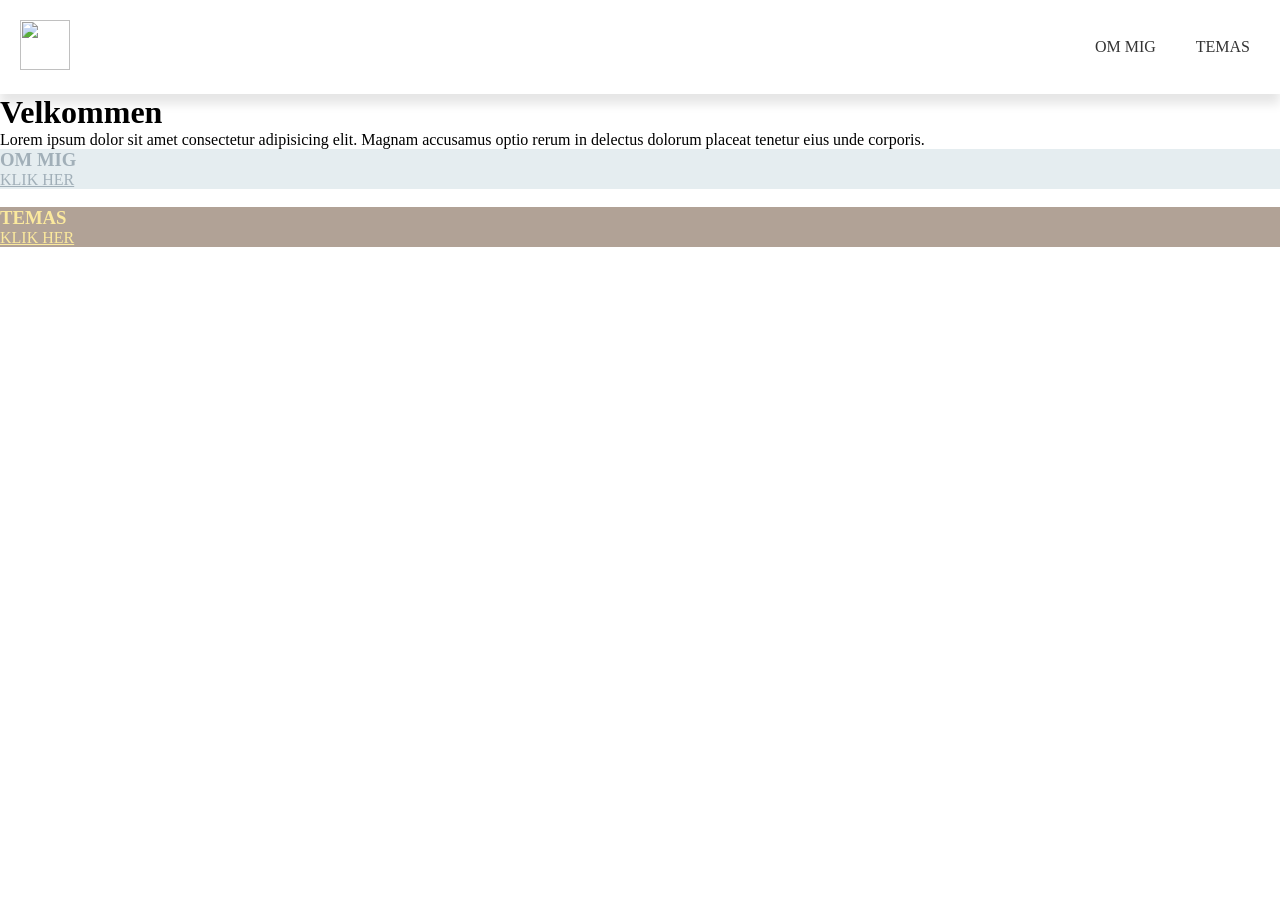
==== index.html @ c72c5576 "skeleton and colors" ====
<!DOCTYPE html>
<html lang="en">
  <head>
    <meta charset="UTF-8" />
    <meta name="viewport" content="width=device-width, initial-scale=1.0" />
    <title>Document</title>
    <link rel="stylesheet" href="./css/header.css" />
    <link rel="stylesheet" href="./css/style.css" />
  </head>
  <body>
    <header>
      <div class="logo">
        <a href="index.html">
          <img src="/" alt="" />
        </a>
      </div>
      <nav>
        <ul class="menu">
          <li><a href="aboutme.html">OM MIG</a></li>
          <li><a href="temas.html">TEMAS</a></li>
        </ul>
        <button class="burger">
          <span class="line"></span>
          <span class="line"></span>
          <span class="line"></span>
        </button>
      </nav>
    </header>
    <main>
      <h1>Velkommen</h1>
      <p>Lorem ipsum dolor sit amet consectetur adipisicing elit. Magnam accusamus optio rerum in delectus dolorum placeat tenetur eius unde corporis.</p>

      <section class="portfolio-grid">
        <!--Om mig-->
        <div class="card blue">
          <div class="rotate">
            <h3>OM MIG</h3>
          </div>
          <div class="button">
            <a class="btn dark" href="aboutme.html">KLIK HER</a>
          </div>
          <div class="cardphoto">
            <img src="/" alt="" />
          </div>
        </div>
        <!--Temas-->
        <div class="card cream">
          <div class="rotate">
            <h3>TEMAS</h3>
          </div>
          <div class="button">
            <a class="btn light" href="temas.html">KLIK HER</a>
          </div>
          <div class="cardphoto">
            <img src="/" alt="" />
          </div>
        </div>
      </section>
    </main>
    <script src="./javascript/burger.js"></script>
  </body>
</html>
---- css/header.css ----
* {
  margin: 0;
  padding: 0;
  box-sizing: border-box;
}

header {
  position: sticky;
  top: 0;
  display: flex;
  justify-content: space-between;
  align-items: center;
  padding: 20px;
  background-color: #ffffff;
  box-shadow: 0 10px 10px rgba(0, 0, 0, 0.1);
}

.logo img {
  width: 50px;
  height: 50px;
}

nav {
  display: flex;
  align-items: center;
}

.menu {
  display: flex;
  list-style: none;
  margin: 0;
  padding: 0;
}

.menu li {
  margin-right: 20px;
}

.menu li:last-child {
  margin-right: 0;
}

.menu a {
  display: block;
  padding: 10px;
  color: #333333;
  text-decoration: none;
  transition: color 0.3s;
  text-align: end;
}

.menu a:hover {
  color: #ff0000;
}

.burger {
  width: 30px;
  height: 20px;
  cursor: pointer;
}

.burger .line {
  display: block;
  width: 100%;
  height: 2px;
  background-color: #333333;
  margin-bottom: 5px;
  transition: 0.2s linear;
}
.burger {
  display: none;
}
@media screen and (width < 800px) {
  .menu {
    display: none;
  }
  .burger {
    display: block;
    background-color: transparent;
    border: 0;
  }
  .burger.active .line:nth-child(1) {
    transform: rotate(45deg) translate(5px, 5px);
    transition: 0.2s linear;
  }

  .burger.active .line:nth-child(2) {
    opacity: 0;
    transition: 0.15s linear;
  }

  .burger.active .line:nth-child(3) {
    transform: rotate(-45deg) translate(5px, -5px);
    transition: 0.2s linear;
  }

  nav.active .menu {
    display: block;
    background-color: #ffffff;
    position: absolute;
    top: 94px;
    left: 0;
    width: 100%;
    box-shadow: 0 10px 10px rgba(0, 0, 0, 0.1);
    z-index: 1;
  }

  nav.active .menu li {
    margin: 10px 20px;
  }

  nav.active .menu a {
    font-size: 24px;
  }
}
---- css/style.css ----
:root {
  --blue: #e5edf0;
  --dark: #a1afb8;
  --cream: #b1a296;
  --light: #fbe99d;
}

.card.blue {
  --bg: var(--blue);
}
.card.cream {
  --bg: var(--cream);
}

.button {
  background: var(--bg);
}

.rotate {
  background: var(--bg);
}

.card.blue .rotate {
  color: var(--dark);
}
.card.cream .rotate {
  color: var(--light);
}

.btn.dark {
  color: var(--dark);
}
.btn.light {
  color: var(--light);
}

.btn.dark:hover {
  color: #c32732;
}
.btn.light:hover {
  color: #fb9dfb;
}
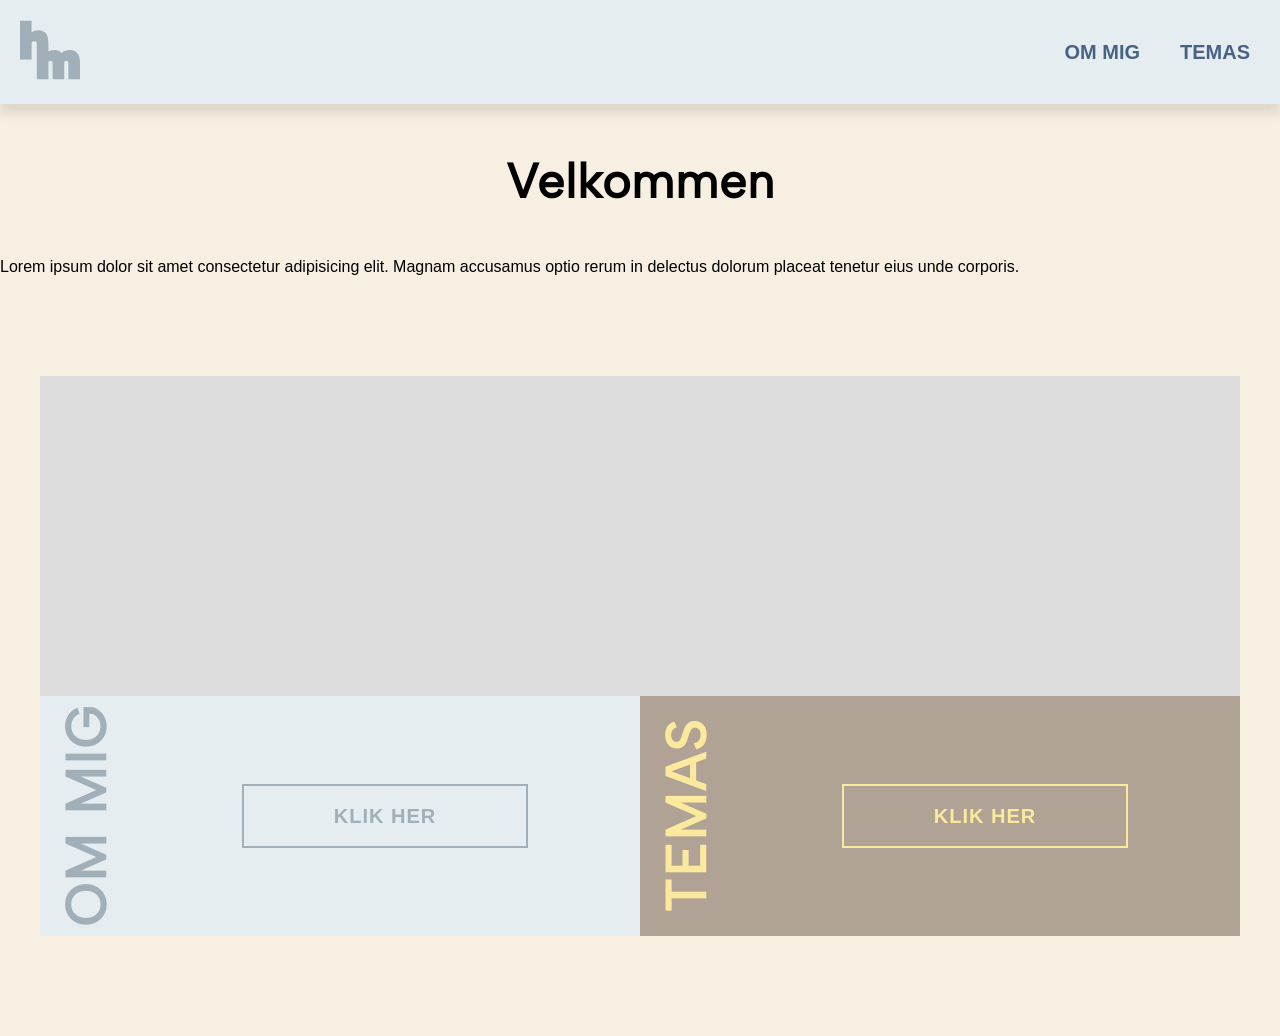
==== commit ff0cd994: "Adding Fonts and layouts" ====
--- a/index.html
+++ b/index.html
@@ -6,12 +6,14 @@
     <title>Document</title>
     <link rel="stylesheet" href="./css/header.css" />
     <link rel="stylesheet" href="./css/style.css" />
+    <link rel="stylesheet" href="./css/layout.css" />
+    <link rel="stylesheet" href="./css/general.css" />
   </head>
   <body>
     <header>
       <div class="logo">
         <a href="index.html">
-          <img src="/" alt="" />
+          <img src="./images/hmlogo.svg" alt="" />
         </a>
       </div>
       <nav>
@@ -40,7 +42,7 @@
             <a class="btn dark" href="aboutme.html">KLIK HER</a>
           </div>
           <div class="cardphoto">
-            <img src="/" alt="" />
+            <img src="./images/Hjördís.JPG" alt="" />
           </div>
         </div>
         <!--Temas-->
--- a/css/header.css
+++ b/css/header.css
@@ -3,21 +3,25 @@
   padding: 0;
   box-sizing: border-box;
 }
+@font-face {
+  font-family: "PoppinsBold";
+  src: url(../fonts/Poppins-Bold.woff);
+}
 
 header {
-  position: sticky;
+  position: inherit;
   top: 0;
   display: flex;
   justify-content: space-between;
   align-items: center;
   padding: 20px;
-  background-color: #ffffff;
+  background-color: #e5edf0;
   box-shadow: 0 10px 10px rgba(0, 0, 0, 0.1);
 }
 
 .logo img {
-  width: 50px;
-  height: 50px;
+  width: 60px;
+  height: 60px;
 }
 
 nav {
@@ -43,14 +47,17 @@
 .menu a {
   display: block;
   padding: 10px;
-  color: #333333;
+  color: #486284;
   text-decoration: none;
   transition: color 0.3s;
   text-align: end;
+  font-family: "Poppins", sans-serif;
+  font-weight: 800;
+  font-size: 20px;
 }
 
 .menu a:hover {
-  color: #ff0000;
+  color: #fb9dfb;
 }
 
 .burger {
@@ -63,7 +70,7 @@
   display: block;
   width: 100%;
   height: 2px;
-  background-color: #333333;
+  background-color: #486284;
   margin-bottom: 5px;
   transition: 0.2s linear;
 }
@@ -96,7 +103,7 @@
 
   nav.active .menu {
     display: block;
-    background-color: #ffffff;
+    background-color: #e5edf0;
     position: absolute;
     top: 94px;
     left: 0;
--- a/css/style.css
+++ b/css/style.css
@@ -5,6 +5,10 @@
   --light: #fbe99d;
 }
 
+body {
+  background-color: #f7efe2;
+}
+/*colors*/
 .card.blue {
   --bg: var(--blue);
 }
@@ -40,3 +44,14 @@
 .btn.light:hover {
   color: #fb9dfb;
 }
+
+/*img style*/
+.cardphoto {
+  overflow: hidden;
+  background: #ddd;
+}
+.imgfit {
+  width: 100%;
+  height: 100%;
+  object-fit: cover;
+}
--- a/css/layout.css
+++ b/css/layout.css
@@ -0,0 +1,69 @@
+* {
+  box-sizing: border-box;
+}
+
+/*grid for cards*/
+.portfolio-grid {
+  display: grid;
+  grid-template-columns: 1fr;
+}
+
+.card {
+  display: grid;
+  grid-template-columns: 70px 1fr;
+  min-height: 360px;
+}
+
+.rotate {
+  display: flex;
+  align-items: center;
+  justify-content: center;
+}
+
+.button {
+  display: flex;
+  align-items: center;
+  justify-content: center;
+}
+.btn {
+  display: inline-flex;
+  align-items: center;
+  justify-content: center;
+  padding: 14px 26px;
+}
+
+@media (min-width: 800px) {
+  .portfolio-grid {
+    grid-template-columns: 1fr 1fr;
+    max-width: 1200px;
+    margin: 100px auto;
+  }
+  .card {
+    grid-template-columns: 90px 1fr;
+    grid-template-rows: 320px 240px;
+    min-height: auto;
+  }
+
+  /* photo spans both columns on top */
+  .cardphoto {
+    grid-column: 1 / -1;
+    grid-row: 1;
+  }
+
+  /* label + panel sit on bottom row */
+  .rotate {
+    grid-column: 1;
+    grid-row: 2;
+    font-size: 40px;
+  }
+
+  .button {
+    grid-column: 2;
+    grid-row: 2;
+  }
+
+  .btn {
+    padding: 20px 90px;
+    letter-spacing: 2px;
+  }
+}
--- a/css/general.css
+++ b/css/general.css
@@ -0,0 +1,58 @@
+@font-face {
+  font-family: "AlbertSans";
+  src: url(../fonts/AlbertSans-VariableFont_wght.woff);
+}
+@font-face {
+  font-family: "PoppinsRegular";
+  src: url(../fonts/Poppins-Regular.woff);
+}
+@font-face {
+  font-family: "PoppinsBold";
+  src: url(../fonts/Poppins-Bold.woff);
+}
+
+.rotate {
+  writing-mode: vertical-rl;
+  transform: rotate(180deg);
+  font-weight: 800;
+  letter-spacing: 2px;
+  font-family: "AlbertSans", sans-serif;
+}
+
+.rotate h3 {
+  font-size: 55px;
+}
+.btn {
+  border: 2px solid currentColor;
+  text-decoration: none;
+  font-size: 14px;
+  letter-spacing: 1px;
+  line-height: 1;
+  font-family: "Poppins", sans-serif;
+  font-weight: 700;
+  font-style: normal;
+}
+
+h1 {
+  font-family: "AlbertSans", sans-serif;
+  font-weight: 700;
+  font-size: 48px;
+  letter-spacing: 1px;
+  text-align: center;
+  padding: 1em;
+}
+
+p {
+  font-family: "Poppins", sans-serif;
+  font-weight: 400;
+  font-size: 16px;
+}
+
+@media (min-width: 800px) {
+  .rotate h3 {
+    font-size: 55px;
+  }
+  .btn {
+    font-size: 20px;
+  }
+}
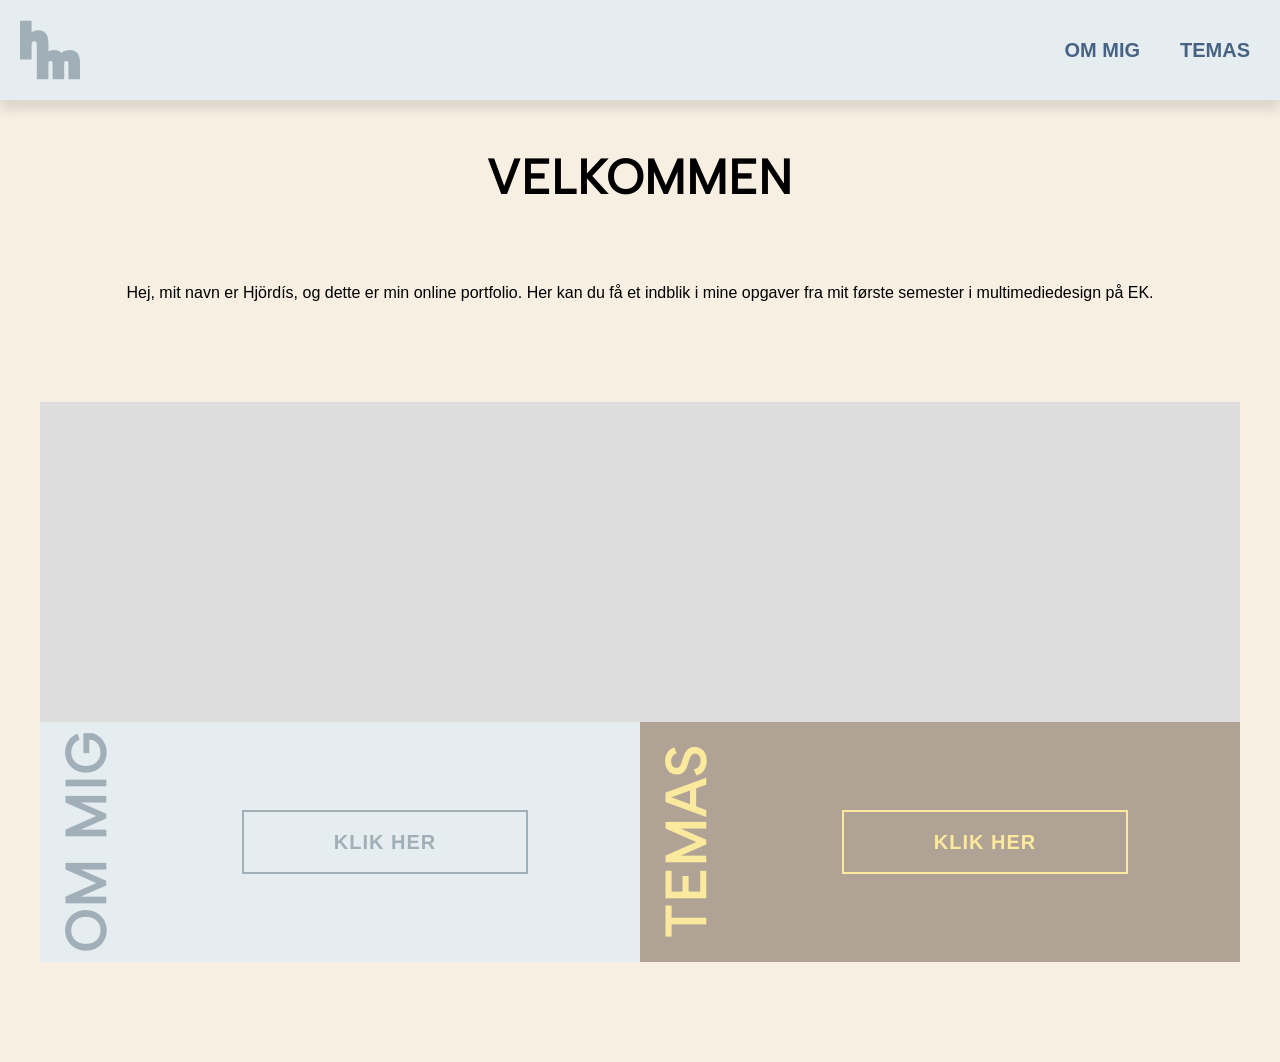
==== commit 8ecdf8b5: "Started on like the individual style layouts and changed some more stuff" ====
--- a/index.html
+++ b/index.html
@@ -29,9 +29,8 @@
       </nav>
     </header>
     <main>
-      <h1>Velkommen</h1>
-      <p>Lorem ipsum dolor sit amet consectetur adipisicing elit. Magnam accusamus optio rerum in delectus dolorum placeat tenetur eius unde corporis.</p>
-
+      <h1>VELKOMMEN</h1>
+      <p>Hej, mit navn er Hjördís, og dette er min online portfolio. Her kan du få et indblik i mine opgaver fra mit første semester i multimediedesign på EK.</p>
       <section class="portfolio-grid">
         <!--Om mig-->
         <div class="card blue">
--- a/css/layout.css
+++ b/css/layout.css
@@ -32,7 +32,150 @@
   padding: 14px 26px;
 }
 
+img {
+  display: block;
+  max-width: 100%;
+  height: auto;
+}
+
+/* GRID FOR TEMA SIDE */
+.grid-tema {
+  margin: 60px;
+  display: grid;
+  gap: 20px; /* spacing between blocks */
+}
+
+/* the “component”: text + images */
+.tema-block {
+  display: grid;
+  gap: 12px;
+  align-items: start;
+  position: relative;
+  padding: 18px 0;
+}
+
+/* divider line */
+.tema-block::after {
+  content: "";
+  position: absolute;
+  left: 0;
+  right: 0;
+  bottom: 0;
+  height: 1px;
+  background-color: rgba(0, 0, 0, 0.15); /* subtle */
+}
+
+/* remove line after last block */
+.tema-block:last-child::after {
+  display: none;
+}
+
+/* left column */
+
+.media-2 {
+  display: grid;
+  grid-template-columns: repeat(2, 1fr);
+}
+.media-3 {
+  display: grid;
+  grid-template-columns: repeat(3, 1fr);
+}
+.media-4 {
+  display: grid;
+  grid-template-columns: repeat(4, 1fr);
+}
+
+/* right column (image area) */
+.tema-media {
+  display: grid;
+  gap: 6px;
+}
+.tema-media.media-lofi img {
+  height: 300px;
+}
+.tema-media.media-4 img {
+  height: 300px;
+}
+
+/* image sizing: keep them from becoming huge */
+.tema-media img {
+  width: 100%;
+  height: 220px; /* controls “bigness” */
+  object-fit: contain; /* show whole UI screens */
+  border-radius: 12px; /* optional */
+}
+.tema-menus {
+  display: flex;
+  justify-content: center;
+  align-items: center;
+  gap: 32px; /* space between menu items */
+  padding: 0;
+  margin: 40px 0; /* space above/below */
+  list-style: none;
+}
+main nav {
+  width: 100%;
+}
+.tema-menus a {
+  text-align: center;
+}
+main > nav {
+  display: flex !important;
+  justify-content: center !important;
+  width: 100% !important;
+  padding: 2em;
+}
+
+/* make UL shrink to its content and center */
+main > nav .tema-menus {
+  width: fit-content;
+  margin: 0 auto;
+}
+
+/* layout on mobile: text on top, images underneath */
+@media (max-width: 799px) {
+  .tema-block {
+    grid-template-columns: 1fr;
+  }
+
+  /* make images a bit shorter on small screens */
+  .tema-media img {
+    height: 200px;
+  }
+}
+
+/* layout on desktop: text left, images right */
 @media (min-width: 800px) {
+  .tema-block {
+    grid-template-columns: 1fr 1.4fr; /* right side wider */
+    gap: 10px;
+  }
+
+  /* different grid layouts depending on how many images */
+  .media-2 {
+    grid-template-columns: repeat(2, 1fr);
+  }
+
+  .media-3 {
+    grid-template-columns: repeat(3, 1fr);
+  }
+
+  .media-4 {
+    grid-template-columns: repeat(4, 1fr);
+  }
+
+  .tema-media.media-lofi img {
+    height: 400px;
+  }
+
+  .tema-media.media-4 img {
+    height: 400px;
+  }
+  /* slightly larger thumbnails on desktop */
+  .tema-media img {
+    height: 240px;
+  }
+
   .portfolio-grid {
     grid-template-columns: 1fr 1fr;
     max-width: 1200px;
--- a/css/general.css
+++ b/css/general.css
@@ -42,10 +42,60 @@
   padding: 1em;
 }
 
+h2 {
+  text-align: center;
+  padding: 1em;
+}
+
 p {
   font-family: "Poppins", sans-serif;
   font-weight: 400;
   font-size: 16px;
+  margin: 30px;
+  text-align: center;
+}
+.button-website {
+  align-items: center;
+  justify-content: center;
+  text-align: center;
+}
+.btn-website {
+  margin-top: 20px;
+  display: inline-block;
+  border: 2px solid #ff0000;
+  padding: 20px 40px;
+  align-items: center;
+  justify-items: center;
+  text-align: center;
+  font-family: "Poppins", sans-serif;
+  font-weight: 700;
+  font-style: normal;
+  text-decoration: none;
+  color: red;
+}
+.tema-text h2 {
+  margin: 0 0 8px 0;
+  font-family: "AlbertSans", sans-serif;
+  font-weight: 600;
+  font-size: 35px;
+  text-align: start;
+}
+.tema-text p {
+  font-family: "Poppins", sans-serif;
+  font-weight: 400;
+  font-size: 16px;
+  text-align: start;
+  margin-right: 20px;
+}
+.tema-menus a {
+  font-family: "Poppins", sans-serif;
+  font-weight: 600;
+  font-size: 18px;
+  text-decoration: none;
+  color: #486284;
+}
+.tema-menus a:hover {
+  color: #fb9dfb;
 }
 
 @media (min-width: 800px) {
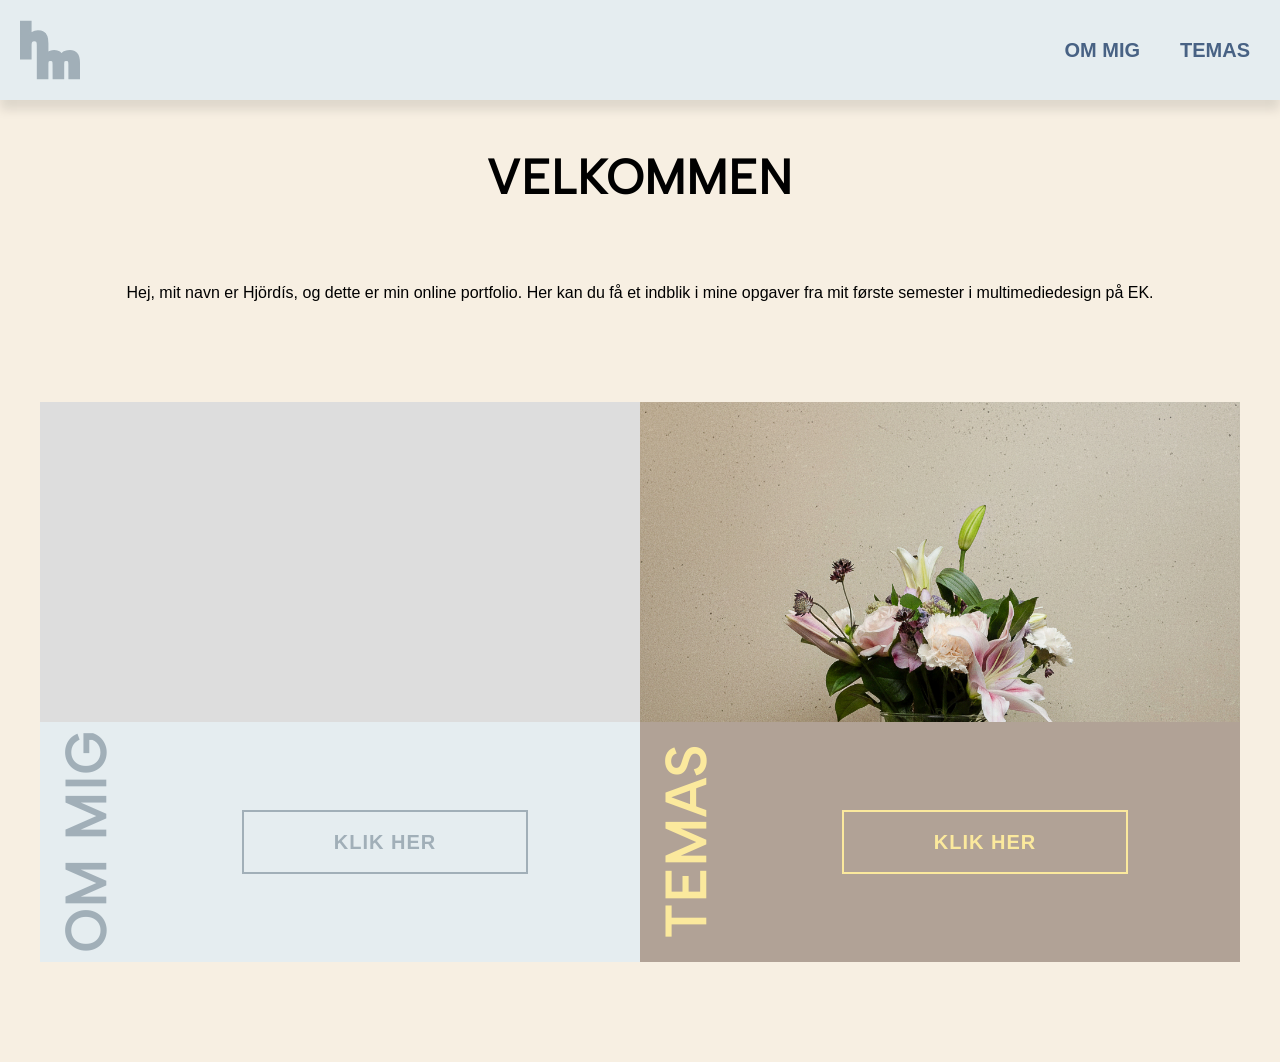
==== commit 7b8f3eed: "ALOOOOOTTT" ====
--- a/index.html
+++ b/index.html
@@ -53,7 +53,7 @@
             <a class="btn light" href="temas.html">KLIK HER</a>
           </div>
           <div class="cardphoto">
-            <img src="/" alt="" />
+            <img src="./images/francis.jpg" alt="" />
           </div>
         </div>
       </section>
--- a/css/style.css
+++ b/css/style.css
@@ -55,3 +55,8 @@
   height: 100%;
   object-fit: cover;
 }
+.aboutmephoto {
+  width: 400px;
+  height: 500px;
+  margin: 20px;
+}
--- a/css/layout.css
+++ b/css/layout.css
@@ -42,10 +42,9 @@
 .grid-tema {
   margin: 60px;
   display: grid;
-  gap: 20px; /* spacing between blocks */
-}
-
-/* the “component”: text + images */
+  gap: 20px;
+}
+
 .tema-block {
   display: grid;
   gap: 12px;
@@ -65,7 +64,6 @@
   background-color: rgba(0, 0, 0, 0.15); /* subtle */
 }
 
-/* remove line after last block */
 .tema-block:last-child::after {
   display: none;
 }
@@ -84,6 +82,27 @@
   display: grid;
   grid-template-columns: repeat(4, 1fr);
 }
+.media-5 {
+  display: grid;
+  grid-template-columns: 1fr;
+}
+.media-6 {
+  display: grid;
+  grid-template-columns: repeat(2, 1fr);
+}
+.media-7 {
+  display: grid;
+  grid-template-columns: 1fr 1fr;
+}
+.media-9 {
+  display: grid;
+  grid-template-columns: repeat(2, 1fr);
+}
+.media-10 {
+  display: grid;
+  grid-template-columns: 1fr 1fr 1fr;
+  gap: 0;
+}
 
 /* right column (image area) */
 .tema-media {
@@ -95,6 +114,10 @@
 }
 .tema-media.media-4 img {
   height: 300px;
+}
+.tema-media.media-8 img {
+  height: 80%;
+  width: 80%;
 }
 
 /* image sizing: keep them from becoming huge */
@@ -163,6 +186,9 @@
   .media-4 {
     grid-template-columns: repeat(4, 1fr);
   }
+  .media-6 {
+    grid-template-columns: repeat(3, 1fr);
+  }
 
   .tema-media.media-lofi img {
     height: 400px;
--- a/css/general.css
+++ b/css/general.css
@@ -22,6 +22,7 @@
 .rotate h3 {
   font-size: 55px;
 }
+
 .btn {
   border: 2px solid currentColor;
   text-decoration: none;
@@ -45,6 +46,10 @@
 h2 {
   text-align: center;
   padding: 1em;
+  font-family: Helvetica, sans-serif;
+  font-size: 36px;
+  font-weight: 700;
+  text-transform: uppercase;
 }
 
 p {
@@ -54,15 +59,17 @@
   margin: 30px;
   text-align: center;
 }
-.button-website {
+.btn-website {
   align-items: center;
   justify-content: center;
   text-align: center;
+  text-decoration: none;
+  color: #c32732;
 }
-.btn-website {
+.button-website {
   margin-top: 20px;
   display: inline-block;
-  border: 2px solid #ff0000;
+  border: 2px solid #c32732;
   padding: 20px 40px;
   align-items: center;
   justify-items: center;
@@ -71,8 +78,19 @@
   font-weight: 700;
   font-style: normal;
   text-decoration: none;
-  color: red;
+  color: #c32732;
+  cursor: pointer;
 }
+.tema-beskrivelse {
+  text-align: center;
+  justify-content: center;
+  align-items: center;
+}
+.button-website:hover {
+  background-color: #fb9dfb;
+  color: #ffffff;
+}
+
 .tema-text h2 {
   margin: 0 0 8px 0;
   font-family: "AlbertSans", sans-serif;
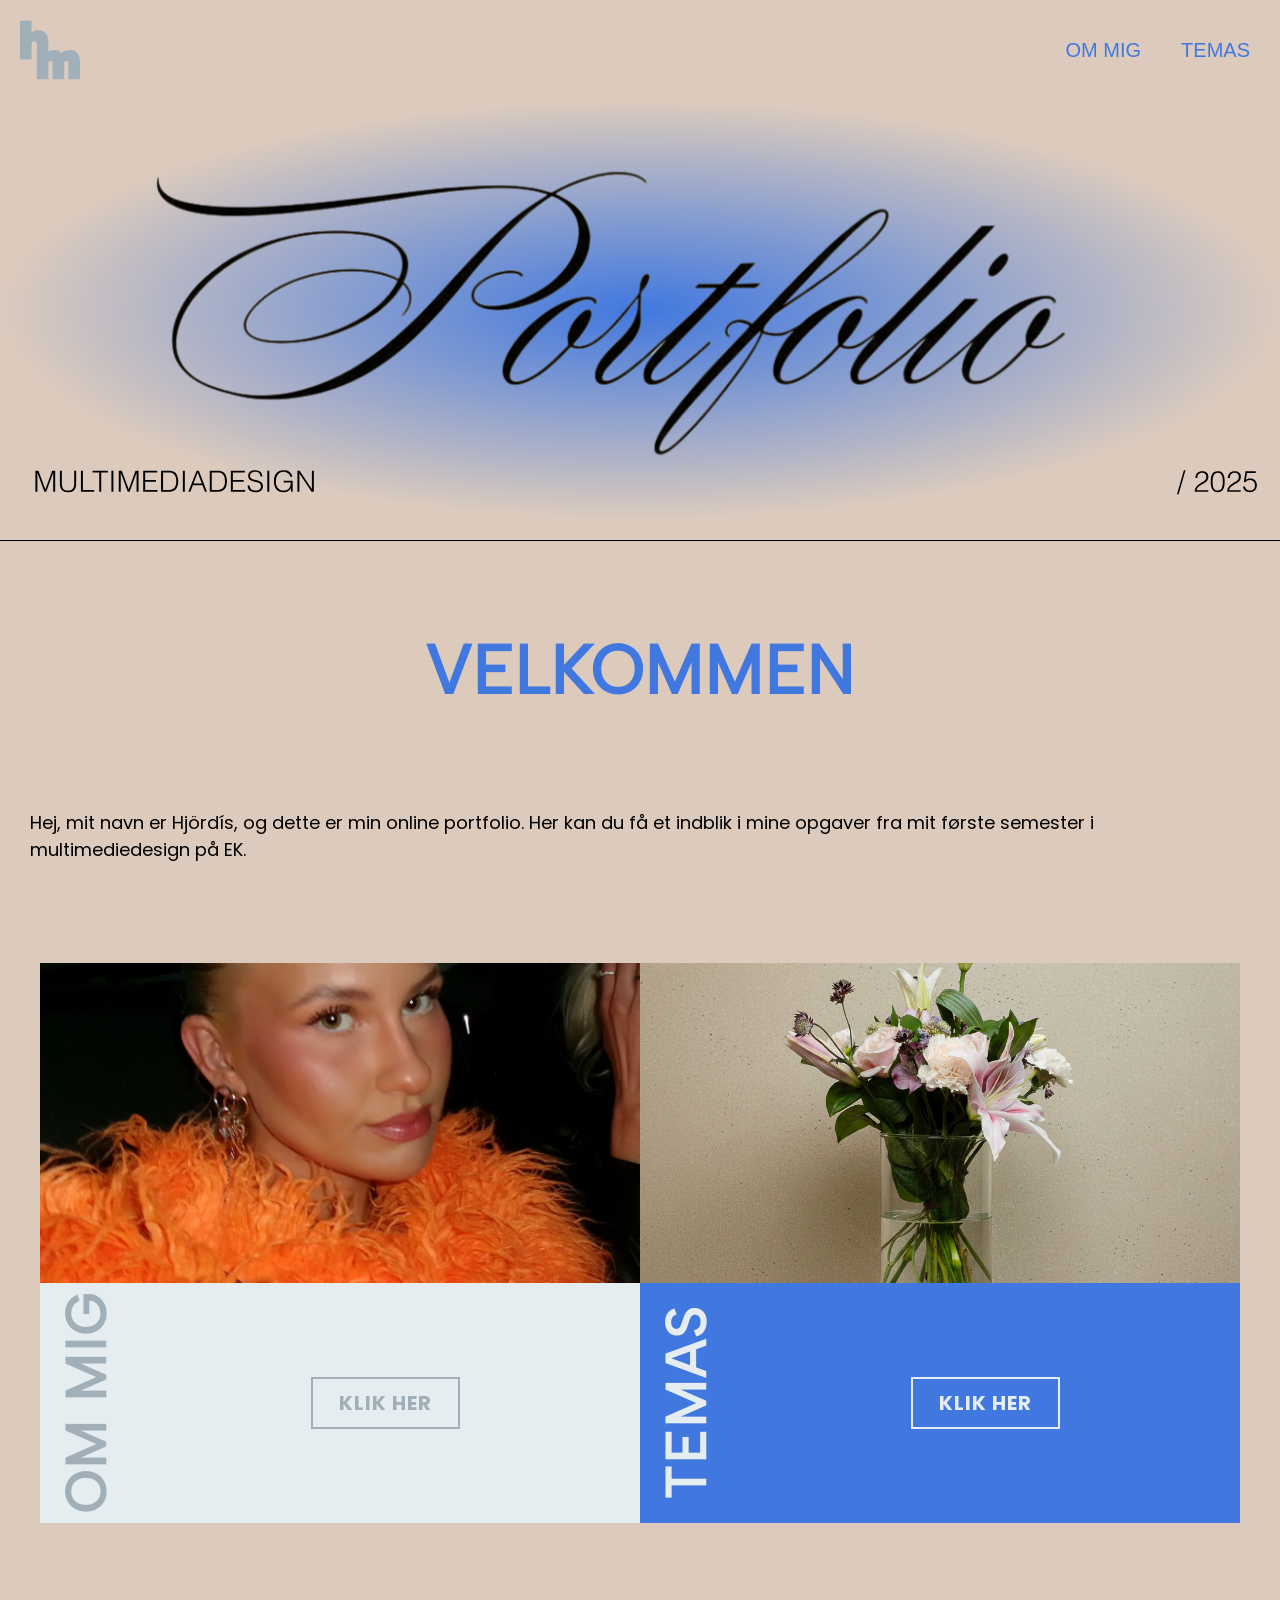
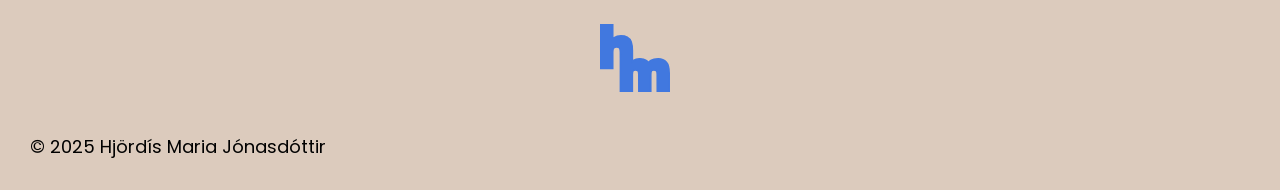
==== commit adb2f0d8: "Like so much stuff idk" ====
--- a/index.html
+++ b/index.html
@@ -1,4 +1,4 @@
-<!DOCTYPE html>
+<!doctype html>
 <html lang="en">
   <head>
     <meta charset="UTF-8" />
@@ -29,6 +29,10 @@
       </nav>
     </header>
     <main>
+      <div class="hero-img">
+        <img src="images/heroforside.svg" alt="" />
+      </div>
+      <div class="line"></div>
       <h1>VELKOMMEN</h1>
       <p>Hej, mit navn er Hjördís, og dette er min online portfolio. Her kan du få et indblik i mine opgaver fra mit første semester i multimediedesign på EK.</p>
       <section class="portfolio-grid">
@@ -41,7 +45,7 @@
             <a class="btn dark" href="aboutme.html">KLIK HER</a>
           </div>
           <div class="cardphoto">
-            <img src="./images/Hjördís.JPG" alt="" />
+            <img src="./images/HMJHMJ.webp" alt="" />
           </div>
         </div>
         <!--Temas-->
@@ -57,6 +61,19 @@
           </div>
         </div>
       </section>
+      <footer>
+        <div class="footer-logo">
+          <svg width="70" height="70" viewBox="0 0 37 36" fill="none" xmlns="http://www.w3.org/2000/svg">
+            <path
+              d="M6.64453 0.5V8.12207C6.91751 7.79421 7.23767 7.50715 7.60645 7.26465C8.5261 6.6523 9.692 6.36816 11.0645 6.36816C12.3556 6.36818 13.458 6.58148 14.3438 7.04102H14.3447C15.2919 7.52112 15.964 8.35793 16.3838 9.48633L16.4639 9.69824C16.8503 10.7847 17.0303 12.2308 17.0303 14.0068V20.1006C17.2408 19.836 17.4794 19.5968 17.7471 19.3848L17.7529 19.3799C18.5788 18.7456 19.6988 18.462 21.0479 18.4619C22.3952 18.4619 23.5195 18.7456 24.3633 19.3721H24.3643C24.892 19.7543 25.3016 20.2278 25.5947 20.7852C25.9273 20.2106 26.3785 19.7324 26.9473 19.3584C27.8804 18.7373 29.1957 18.4619 30.8232 18.4619C32.532 18.4619 33.93 19.0414 34.959 20.2275H34.96C36.0291 21.4349 36.5 23.441 36.5 26.1006V35.5H30.3574L30.3555 35.002L30.3232 26.7549V26.7529C30.3232 25.715 30.1619 25.0679 29.9258 24.7168L29.9219 24.7109L29.917 24.7041C29.7535 24.4436 29.375 24.2207 28.54 24.2207C27.7168 24.2207 27.3143 24.4375 27.127 24.709C26.9062 25.0648 26.7568 25.7169 26.7568 26.7529V35.5H20.6143L20.6123 35.002L20.5801 26.7549V26.7529C20.5801 25.715 20.4197 25.0679 20.1836 24.7168L20.1787 24.7109L20.1748 24.7041C20.0113 24.4436 19.6326 24.2208 18.7979 24.2207C17.9712 24.2207 17.5692 24.4398 17.3828 24.7129C17.1632 25.0695 17.0146 25.7202 17.0146 26.7529V35.5H10.8701V19.125L10.8535 15.0195V15.0176C10.8535 13.8237 10.6701 13.0855 10.3975 12.6953C10.1712 12.3716 9.69081 12.127 8.74902 12.127C7.9298 12.127 7.44468 12.3432 7.16797 12.668C6.87565 13.0111 6.66537 13.6692 6.64453 14.7656V23.4062H0.5V0.5H6.64453Z"
+              fill="#4178DF"
+              stroke="#4178DF"
+            />
+          </svg>
+        </div>
+
+        <p>© 2025 Hjördís Maria Jónasdóttir</p>
+      </footer>
     </main>
     <script src="./javascript/burger.js"></script>
   </body>
--- a/css/header.css
+++ b/css/header.css
@@ -1,22 +1,11 @@
-* {
-  margin: 0;
-  padding: 0;
-  box-sizing: border-box;
-}
-@font-face {
-  font-family: "PoppinsBold";
-  src: url(../fonts/Poppins-Bold.woff);
-}
-
 header {
-  position: inherit;
+  position: relative;
   top: 0;
   display: flex;
   justify-content: space-between;
   align-items: center;
   padding: 20px;
-  background-color: #e5edf0;
-  box-shadow: 0 10px 10px rgba(0, 0, 0, 0.1);
+  background-color: #dccbbd;
 }
 
 .logo img {
@@ -29,81 +18,97 @@
   align-items: center;
 }
 
+/* Desktop menu */
 .menu {
   display: flex;
   list-style: none;
+  gap: 20px;
   margin: 0;
   padding: 0;
-}
-
-.menu li {
-  margin-right: 20px;
-}
-
-.menu li:last-child {
-  margin-right: 0;
 }
 
 .menu a {
   display: block;
   padding: 10px;
-  color: #486284;
+  color: #4178df;
   text-decoration: none;
   transition: color 0.3s;
   text-align: end;
-  font-family: "Poppins", sans-serif;
-  font-weight: 800;
+  font-family: Helvetica, sans-serif;
+  font-weight: 500;
   font-size: 20px;
 }
 
 .menu a:hover {
-  color: #fb9dfb;
+  color: #ec3333;
 }
 
-.burger {
-  width: 30px;
-  height: 20px;
-  cursor: pointer;
-}
-
-.burger .line {
-  display: block;
-  width: 100%;
-  height: 2px;
-  background-color: #486284;
-  margin-bottom: 5px;
-  transition: 0.2s linear;
-}
+/* Burger hidden on desktop */
 .burger {
   display: none;
 }
-@media screen and (width < 800px) {
+
+/* Mobile */
+@media (max-width: 799px) {
   .menu {
     display: none;
   }
+
   .burger {
     display: block;
-    background-color: transparent;
+    width: 40px;
+    height: 28px;
+    cursor: pointer;
+
+    background: transparent;
     border: 0;
+    padding: 0;
+
+    position: relative;
   }
+
+  .burger .line {
+    position: absolute;
+    left: 0;
+    width: 100%;
+    height: 4px;
+    background-color: #4178df;
+
+    transition: 0.2s linear;
+    transform-origin: center;
+  }
+
+  .burger .line:nth-child(1) {
+    top: 0;
+  }
+  .burger .line:nth-child(2) {
+    top: 50%;
+    transform: translateY(-50%);
+  }
+  .burger .line:nth-child(3) {
+    bottom: 0;
+  }
+
+  /* Perfect X */
   .burger.active .line:nth-child(1) {
-    transform: rotate(45deg) translate(5px, 5px);
-    transition: 0.2s linear;
+    top: 50%;
+    transform: translateY(-50%) rotate(45deg);
   }
 
   .burger.active .line:nth-child(2) {
     opacity: 0;
-    transition: 0.15s linear;
   }
 
   .burger.active .line:nth-child(3) {
-    transform: rotate(-45deg) translate(5px, -5px);
-    transition: 0.2s linear;
+    top: 50%;
+    bottom: auto;
+    transform: translateY(-50%) rotate(-45deg);
   }
 
+  /* Dropdown menu */
   nav.active .menu {
     display: block;
-    background-color: #e5edf0;
+    background-color: #dccbbd;
     position: absolute;
     top: 94px;
     left: 0;
--- a/css/style.css
+++ b/css/style.css
@@ -1,14 +1,15 @@
 :root {
   --blue: #e5edf0;
   --dark: #a1afb8;
-  --cream: #b1a296;
-  --light: #fbe99d;
+  --cream: #4178df;
+  --light: #e5edf0; /* keep if intentional */
 }
 
 body {
-  background-color: #f7efe2;
+  background-color: #dccbbd;
 }
-/*colors*/
+
+/* Background per card */
 .card.blue {
   --bg: var(--blue);
 }
@@ -16,47 +17,51 @@
   --bg: var(--cream);
 }
 
+/* Apply bg to the correct sections */
+.rotate,
 .button {
   background: var(--bg);
 }
 
-.rotate {
-  background: var(--bg);
-}
-
-.card.blue .rotate {
-  color: var(--dark);
-}
-.card.cream .rotate {
-  color: var(--light);
-}
-
+/* Text colors per card */
+.card.blue .rotate,
+.card.blue .cardtitle,
 .btn.dark {
   color: var(--dark);
 }
+
+.card.cream .rotate,
+.card.cream .cardtitle,
 .btn.light {
   color: var(--light);
 }
 
+/* Hover */
 .btn.dark:hover {
   color: #c32732;
 }
 .btn.light:hover {
   color: #fb9dfb;
 }
+.tema-menus a:hover {
+  background-color: #4178df;
+  color: #e5edf0;
+}
 
-/*img style*/
-.cardphoto {
-  overflow: hidden;
-  background: #ddd;
+.line {
+  height: 1px;
+  background: #000;
+  width: 100%;
+  margin: 20px 0;
 }
-.imgfit {
-  width: 100%;
-  height: 100%;
-  object-fit: cover;
+
+.about-me-block {
+  background-color: var(--cream);
+  padding: 3em;
+  color: var(--light);
 }
-.aboutmephoto {
-  width: 400px;
-  height: 500px;
-  margin: 20px;
+.mmd-block {
+  background-color: var(--blue);
+  padding: 3em;
+  color: var(--cream);
 }
--- a/css/layout.css
+++ b/css/layout.css
@@ -1,56 +1,78 @@
-* {
-  box-sizing: border-box;
-}
-
-/*grid for cards*/
+/* ========== PORTFOLIO GRID ========== */
 .portfolio-grid {
   display: grid;
   grid-template-columns: 1fr;
 }
 
+/* Mobile cards (your reference layout) */
 .card {
   display: grid;
-  grid-template-columns: 70px 1fr;
+  grid-template-columns: 70px 1fr 1fr; /* label | text/button | image */
   min-height: 360px;
 }
 
+/* Keep placements stable (no random grid auto placement) */
+.rotate {
+  grid-column: 1;
+}
+.button {
+  grid-column: 2;
+  position: relative;
+}
+.cardphoto {
+  grid-column: 3;
+}
+
+/* Center rotate area box */
 .rotate {
   display: flex;
   align-items: center;
   justify-content: center;
 }
 
+/* Button panel: button stays centered */
 .button {
   display: flex;
   align-items: center;
   justify-content: center;
-}
-.btn {
-  display: inline-flex;
-  align-items: center;
-  justify-content: center;
-  padding: 14px 26px;
-}
-
-img {
-  display: block;
-  max-width: 100%;
-  height: auto;
-}
-
-/* GRID FOR TEMA SIDE */
+  padding: 20px;
+}
+
+/* Title inside button panel (you wanted near image with 1cm-ish gap) */
+.cardtitle {
+  position: absolute;
+  top: 20px;
+  right: 0.5cm; /* tweak to taste */
+  text-align: right;
+  margin: 0;
+  font-size: 28px;
+  letter-spacing: 2px;
+}
+
+/* Card image area */
+.cardphoto {
+  overflow: hidden;
+}
+
+.cardphoto img {
+  width: 100%;
+  height: 100%;
+  object-fit: cover;
+}
+
+/* ========== TEMA PAGE LAYOUT ========== */
 .grid-tema {
   margin: 60px;
   display: grid;
-  gap: 20px;
+  gap: 10px;
 }
 
 .tema-block {
   display: grid;
-  gap: 12px;
+  gap: 8px;
   align-items: start;
   position: relative;
-  padding: 18px 0;
+  padding: 10px 0;
 }
 
 /* divider line */
@@ -61,145 +83,201 @@
   right: 0;
   bottom: 0;
   height: 1px;
-  background-color: rgba(0, 0, 0, 0.15); /* subtle */
-}
-
+  background-color: rgba(0, 0, 0, 0.15);
+}
 .tema-block:last-child::after {
   display: none;
 }
-
-/* left column */
-
+/* Om mig layout*/
+
+.ommig-box {
+  min-height: 420px;
+  overflow: hidden;
+}
+.ommig-text {
+  background: var(--cream);
+  color: var(--blue);
+}
+.ommig-text h1 {
+  font-family: "AlbertSans", sans-serif;
+  font-weight: 600;
+  font-size: 40px;
+  text-align: start;
+  margin: 0 0 8px 0;
+  color: var(--blue);
+  text-transform: uppercase;
+  padding-bottom: 0;
+}
+.ommig-text-dark {
+  background: var(--blue);
+  color: var(--cream);
+}
+.ommig-text-dark h1 {
+  font-family: "AlbertSans", sans-serif;
+  font-weight: 600;
+  font-size: 40px;
+  text-align: start;
+  margin: 0 0 8px 0;
+  color: var(--cream);
+  text-transform: uppercase;
+}
+
+.ommig-grid {
+  display: grid;
+  grid-template-columns: 1fr 1fr;
+  grid-template-areas:
+    "top top"
+    "img1 img2"
+    "bottom bottom";
+  margin: 20px;
+  gap: 0;
+}
+.ommig-top {
+  grid-area: top;
+}
+.ommig-img1 {
+  grid-area: img1;
+}
+.ommig-img2 {
+  grid-area: img2;
+}
+.ommig-bottom {
+  grid-area: bottom;
+}
+
+.ommig-img img {
+  width: 100%;
+  height: 100%;
+
+  object-fit: cover;
+  display: block;
+}
+
+.ommig-box {
+  min-height: auto;
+}
+
+/* Image gallery (fixed: percent heights removed) */
+.img-gallery {
+  display: grid;
+  grid-template-columns: repeat(3, 1fr);
+  margin: 30px;
+  padding: 0;
+  gap: 10px;
+}
+.img-gallery img {
+  width: 80%;
+  height: auto;
+  justify-self: center;
+}
+
+/* Media grids */
 .media-2 {
   display: grid;
   grid-template-columns: repeat(2, 1fr);
+  gap: 10px;
 }
 .media-3 {
   display: grid;
   grid-template-columns: repeat(3, 1fr);
+  gap: 10px;
 }
 .media-4 {
   display: grid;
   grid-template-columns: repeat(4, 1fr);
+  gap: 10px;
 }
 .media-5 {
   display: grid;
-  grid-template-columns: 1fr;
+  grid-template-columns: repeat(3, 1fr);
+  gap: 10px;
 }
 .media-6 {
   display: grid;
   grid-template-columns: repeat(2, 1fr);
+  gap: 10px;
 }
 .media-7 {
   display: grid;
-  grid-template-columns: 1fr 1fr;
+  grid-template-columns: repeat(2, 1fr);
+  gap: 10px;
 }
 .media-9 {
   display: grid;
   grid-template-columns: repeat(2, 1fr);
+  gap: 10px;
 }
 .media-10 {
   display: grid;
-  grid-template-columns: 1fr 1fr 1fr;
+  grid-template-columns: repeat(3, 1fr);
   gap: 0;
 }
 
-/* right column (image area) */
+/* Tema images */
 .tema-media {
   display: grid;
   gap: 6px;
 }
+
+.tema-media img {
+  width: 100%;
+  height: 220px;
+  object-fit: contain;
+  border-radius: 12px;
+}
+
 .tema-media.media-lofi img {
   height: 300px;
 }
 .tema-media.media-4 img {
   height: 300px;
 }
-.tema-media.media-8 img {
-  height: 80%;
-  width: 80%;
-}
-
-/* image sizing: keep them from becoming huge */
-.tema-media img {
-  width: 100%;
-  height: 220px; /* controls “bigness” */
-  object-fit: contain; /* show whole UI screens */
-  border-radius: 12px; /* optional */
-}
-.tema-menus {
+
+/* Tema nav wrapper centering */
+main nav {
+  width: 100%;
+}
+
+main > nav {
   display: flex;
   justify-content: center;
-  align-items: center;
-  gap: 32px; /* space between menu items */
-  padding: 0;
-  margin: 40px 0; /* space above/below */
-  list-style: none;
-}
-main nav {
-  width: 100%;
-}
-.tema-menus a {
-  text-align: center;
-}
-main > nav {
-  display: flex !important;
-  justify-content: center !important;
-  width: 100% !important;
+  width: 100%;
   padding: 2em;
 }
 
-/* make UL shrink to its content and center */
 main > nav .tema-menus {
   width: fit-content;
   margin: 0 auto;
 }
 
-/* layout on mobile: text on top, images underneath */
+/* ========== RESPONSIVE ========== */
 @media (max-width: 799px) {
   .tema-block {
     grid-template-columns: 1fr;
   }
-
-  /* make images a bit shorter on small screens */
   .tema-media img {
     height: 200px;
   }
 }
 
-/* layout on desktop: text left, images right */
 @media (min-width: 800px) {
   .tema-block {
-    grid-template-columns: 1fr 1.4fr; /* right side wider */
+    grid-template-columns: 1fr 1.4fr;
     gap: 10px;
   }
 
-  /* different grid layouts depending on how many images */
-  .media-2 {
-    grid-template-columns: repeat(2, 1fr);
-  }
-
-  .media-3 {
-    grid-template-columns: repeat(3, 1fr);
-  }
-
-  .media-4 {
-    grid-template-columns: repeat(4, 1fr);
-  }
+  .tema-media img {
+    height: 240px;
+  }
+  .tema-media.media-lofi img {
+    height: 400px;
+  }
+  .tema-media.media-4 img {
+    height: 400px;
+  }
+
   .media-6 {
     grid-template-columns: repeat(3, 1fr);
-  }
-
-  .tema-media.media-lofi img {
-    height: 400px;
-  }
-
-  .tema-media.media-4 img {
-    height: 400px;
-  }
-  /* slightly larger thumbnails on desktop */
-  .tema-media img {
-    height: 240px;
   }
 
   .portfolio-grid {
@@ -207,19 +285,19 @@
     max-width: 1200px;
     margin: 100px auto;
   }
+
+  /* Desktop card layout (your original desktop) */
   .card {
     grid-template-columns: 90px 1fr;
     grid-template-rows: 320px 240px;
     min-height: auto;
   }
 
-  /* photo spans both columns on top */
   .cardphoto {
     grid-column: 1 / -1;
     grid-row: 1;
   }
 
-  /* label + panel sit on bottom row */
   .rotate {
     grid-column: 1;
     grid-row: 2;
@@ -235,4 +313,19 @@
     padding: 20px 90px;
     letter-spacing: 2px;
   }
-}
+  .ommig-grid {
+    display: grid;
+    grid-template-columns: 1fr 1fr;
+    grid-template-areas:
+      "top img1"
+      "img2 bottom";
+    gap: 0;
+    margin: 150px;
+  }
+  .ommig-img img {
+    width: 100%;
+    height: 100%;
+    object-fit: cover;
+    display: block;
+  }
+}
--- a/css/general.css
+++ b/css/general.css
@@ -1,16 +1,73 @@
+/* ========== RESET ========== */
+* {
+  margin: 0;
+  padding: 0;
+  box-sizing: border-box;
+}
+
+/* ========== FONTS ========== */
 @font-face {
   font-family: "AlbertSans";
   src: url(../fonts/AlbertSans-VariableFont_wght.woff);
 }
+
 @font-face {
-  font-family: "PoppinsRegular";
+  font-family: "Poppins";
   src: url(../fonts/Poppins-Regular.woff);
-}
-@font-face {
-  font-family: "PoppinsBold";
-  src: url(../fonts/Poppins-Bold.woff);
+  font-weight: 400;
 }
 
+@font-face {
+  font-family: "Poppins";
+  src: url(../fonts/Poppins-Bold.woff);
+  font-weight: 700;
+}
+
+/* ========== GLOBAL ELEMENTS ========== */
+img {
+  display: block;
+  max-width: 100%;
+  height: auto;
+}
+
+/* ========== HEADINGS / TEXT ========== */
+h1 {
+  font-family: "AlbertSans", sans-serif;
+  font-weight: 700;
+  font-size: 68px;
+  letter-spacing: 1px;
+  text-align: center;
+  padding: 1em;
+  color: #4178df;
+}
+
+h2 {
+  text-align: center;
+  padding: 1em;
+  font-family: Helvetica, sans-serif;
+  font-size: 36px;
+  font-weight: 700;
+  text-transform: uppercase;
+}
+
+h4 {
+  font-family: "Poppins", sans-serif;
+  font-weight: 400;
+  font-size: 18px;
+  text-transform: uppercase;
+}
+
+p {
+  font-family: "Poppins", sans-serif;
+  font-weight: 400;
+  font-size: 18px;
+  margin: 30px;
+  text-align: inherit;
+}
+
+/* ========== REUSABLE COMPONENTS ========== */
+
+/* Rotated label text (the big “TEMA 2” etc.) */
 .rotate {
   writing-mode: vertical-rl;
   transform: rotate(180deg);
@@ -23,6 +80,7 @@
   font-size: 55px;
 }
 
+/* Card button */
 .btn {
   border: 2px solid currentColor;
   text-decoration: none;
@@ -31,64 +89,50 @@
   line-height: 1;
   font-family: "Poppins", sans-serif;
   font-weight: 700;
-  font-style: normal;
+  display: inline-flex;
+  align-items: center;
+  justify-content: center;
+  padding: 14px 26px;
 }
 
-h1 {
-  font-family: "AlbertSans", sans-serif;
-  font-weight: 700;
-  font-size: 48px;
-  letter-spacing: 1px;
-  text-align: center;
-  padding: 1em;
+/* Tema menu buttons */
+.tema-menus a {
+  font-family: "Poppins", sans-serif;
+  font-weight: 600;
+  font-size: 18px;
+  text-decoration: none;
+  color: #4178df;
+  border: 1.5px solid #4178df;
+  padding: 10px 25px;
 }
 
-h2 {
-  text-align: center;
-  padding: 1em;
-  font-family: Helvetica, sans-serif;
-  font-size: 36px;
-  font-weight: 700;
-  text-transform: uppercase;
-}
-
-p {
-  font-family: "Poppins", sans-serif;
-  font-weight: 400;
-  font-size: 16px;
-  margin: 30px;
-  text-align: center;
-}
+/* Website button (special button you had) */
 .btn-website {
-  align-items: center;
-  justify-content: center;
-  text-align: center;
   text-decoration: none;
   color: #c32732;
 }
+
 .button-website {
   margin-top: 20px;
   display: inline-block;
   border: 2px solid #c32732;
   padding: 20px 40px;
-  align-items: center;
-  justify-items: center;
   text-align: center;
   font-family: "Poppins", sans-serif;
   font-weight: 700;
-  font-style: normal;
   text-decoration: none;
   color: #c32732;
   cursor: pointer;
 }
-.tema-beskrivelse {
-  text-align: center;
-  justify-content: center;
-  align-items: center;
-}
+
 .button-website:hover {
   background-color: #fb9dfb;
   color: #ffffff;
+}
+
+/* Small helpers from your file */
+.tema-beskrivelse {
+  text-align: center;
 }
 
 .tema-text h2 {
@@ -98,6 +142,14 @@
   font-size: 35px;
   text-align: start;
 }
+
+.tema-h3 h3 {
+  font-family: "Poppins", sans-serif;
+  font-weight: 400;
+  font-size: 25px;
+  text-align: center;
+}
+
 .tema-text p {
   font-family: "Poppins", sans-serif;
   font-weight: 400;
@@ -105,21 +157,29 @@
   text-align: start;
   margin-right: 20px;
 }
-.tema-menus a {
-  font-family: "Poppins", sans-serif;
-  font-weight: 600;
-  font-size: 18px;
-  text-decoration: none;
-  color: #486284;
-}
-.tema-menus a:hover {
-  color: #fb9dfb;
+
+.hero-img img {
+  width: 100%;
+  height: 100%;
+  object-fit: fill;
 }
 
+.footer-logo {
+  width: 80px;
+  height: 80px;
+  margin: auto;
+  display: block;
+}
+
+.aboutmephoto {
+  width: 400px;
+  height: 500px;
+  margin: 20px;
+  align-content: center;
+}
+
+/* Desktop type tweaks */
 @media (min-width: 800px) {
-  .rotate h3 {
-    font-size: 55px;
-  }
   .btn {
     font-size: 20px;
   }
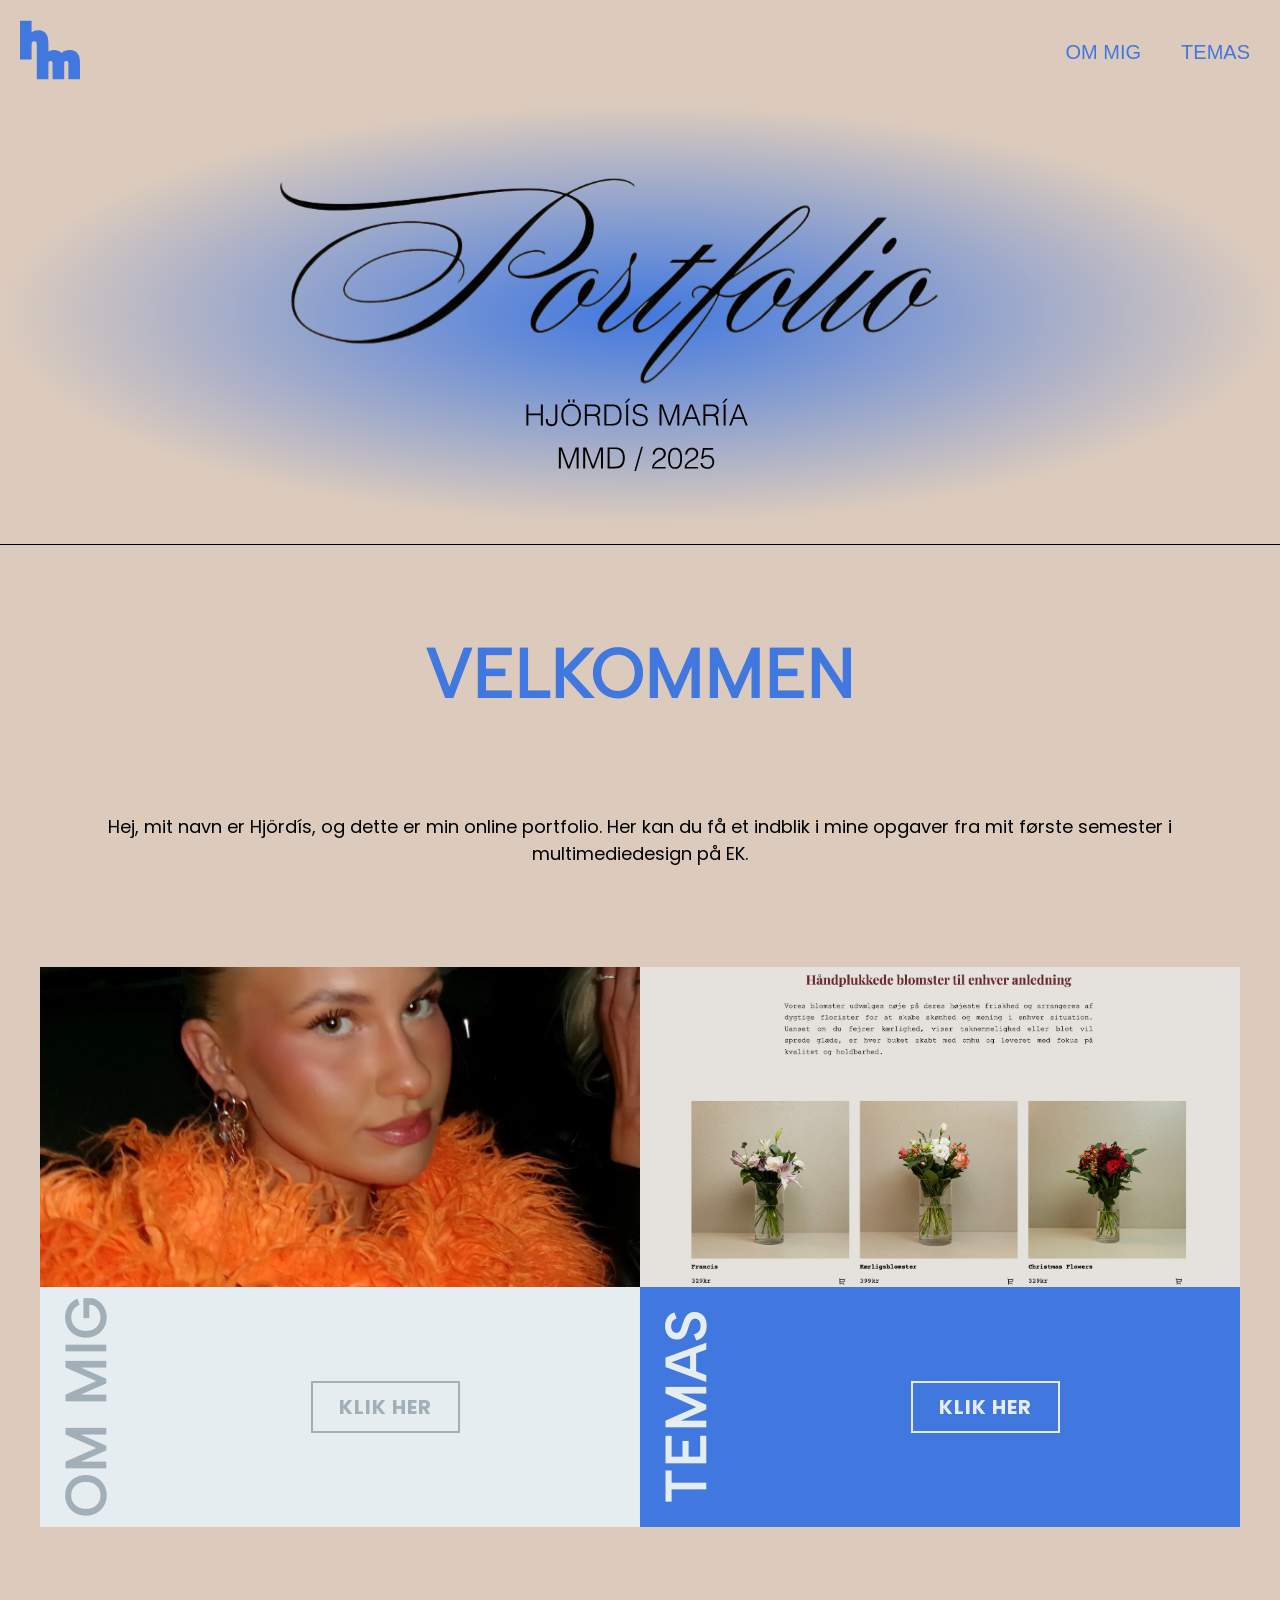
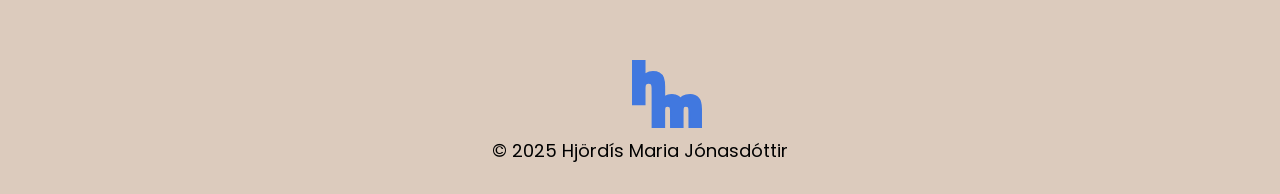
==== commit c078de0b: "CLEANUP" ====
--- a/index.html
+++ b/index.html
@@ -12,9 +12,13 @@
   <body>
     <header>
       <div class="logo">
-        <a href="index.html">
-          <img src="./images/hmlogo.svg" alt="" />
-        </a>
+        <svg width="60" height="60" viewBox="0 0 37 36" fill="none" xmlns="http://www.w3.org/2000/svg">
+          <path
+            d="M6.64453 0.5V8.12207C6.91751 7.79421 7.23767 7.50715 7.60645 7.26465C8.5261 6.6523 9.692 6.36816 11.0645 6.36816C12.3556 6.36818 13.458 6.58148 14.3438 7.04102H14.3447C15.2919 7.52112 15.964 8.35793 16.3838 9.48633L16.4639 9.69824C16.8503 10.7847 17.0303 12.2308 17.0303 14.0068V20.1006C17.2408 19.836 17.4794 19.5968 17.7471 19.3848L17.7529 19.3799C18.5788 18.7456 19.6988 18.462 21.0479 18.4619C22.3952 18.4619 23.5195 18.7456 24.3633 19.3721H24.3643C24.892 19.7543 25.3016 20.2278 25.5947 20.7852C25.9273 20.2106 26.3785 19.7324 26.9473 19.3584C27.8804 18.7373 29.1957 18.4619 30.8232 18.4619C32.532 18.4619 33.93 19.0414 34.959 20.2275H34.96C36.0291 21.4349 36.5 23.441 36.5 26.1006V35.5H30.3574L30.3555 35.002L30.3232 26.7549V26.7529C30.3232 25.715 30.1619 25.0679 29.9258 24.7168L29.9219 24.7109L29.917 24.7041C29.7535 24.4436 29.375 24.2207 28.54 24.2207C27.7168 24.2207 27.3143 24.4375 27.127 24.709C26.9062 25.0648 26.7568 25.7169 26.7568 26.7529V35.5H20.6143L20.6123 35.002L20.5801 26.7549V26.7529C20.5801 25.715 20.4197 25.0679 20.1836 24.7168L20.1787 24.7109L20.1748 24.7041C20.0113 24.4436 19.6326 24.2208 18.7979 24.2207C17.9712 24.2207 17.5692 24.4398 17.3828 24.7129C17.1632 25.0695 17.0146 25.7202 17.0146 26.7529V35.5H10.8701V19.125L10.8535 15.0195V15.0176C10.8535 13.8237 10.6701 13.0855 10.3975 12.6953C10.1712 12.3716 9.69081 12.127 8.74902 12.127C7.9298 12.127 7.44468 12.3432 7.16797 12.668C6.87565 13.0111 6.66537 13.6692 6.64453 14.7656V23.4062H0.5V0.5H6.64453Z"
+            fill="#4178df"
+            stroke="#4178df"
+          />
+        </svg>
       </div>
       <nav>
         <ul class="menu">
@@ -30,11 +34,11 @@
     </header>
     <main>
       <div class="hero-img">
-        <img src="images/heroforside.svg" alt="" />
+        <img src="images/HeroPortfolio.svg" alt="" />
       </div>
       <div class="line"></div>
       <h1>VELKOMMEN</h1>
-      <p>Hej, mit navn er Hjördís, og dette er min online portfolio. Her kan du få et indblik i mine opgaver fra mit første semester i multimediedesign på EK.</p>
+      <p style="text-align: center">Hej, mit navn er Hjördís, og dette er min online portfolio. Her kan du få et indblik i mine opgaver fra mit første semester i multimediedesign på EK.</p>
       <section class="portfolio-grid">
         <!--Om mig-->
         <div class="card blue">
@@ -57,7 +61,7 @@
             <a class="btn light" href="temas.html">KLIK HER</a>
           </div>
           <div class="cardphoto">
-            <img src="./images/francis.jpg" alt="" />
+            <img src="./images/Roses1.webp" alt="" />
           </div>
         </div>
       </section>
@@ -72,7 +76,7 @@
           </svg>
         </div>
 
-        <p>© 2025 Hjördís Maria Jónasdóttir</p>
+        <p style="text-align: center">© 2025 Hjördís Maria Jónasdóttir</p>
       </footer>
     </main>
     <script src="./javascript/burger.js"></script>
--- a/css/header.css
+++ b/css/header.css
@@ -13,13 +13,13 @@
   height: 60px;
 }
 
-nav {
+header nav {
   display: flex;
   align-items: center;
 }
 
 /* Desktop menu */
-.menu {
+header .menu {
   display: flex;
   list-style: none;
   gap: 20px;
@@ -50,7 +50,7 @@
 
 /* Mobile */
 @media (max-width: 799px) {
-  .menu {
+  header .menu {
     display: none;
   }
 
@@ -106,7 +106,7 @@
   }
 
   /* Dropdown menu */
-  nav.active .menu {
+  header nav.active .menu {
     display: block;
     background-color: #dccbbd;
     position: absolute;
--- a/css/style.css
+++ b/css/style.css
@@ -54,7 +54,12 @@
   width: 100%;
   margin: 20px 0;
 }
-
+.footer-logo {
+  padding: 2em;
+  margin: 2em;
+  justify-content: center;
+  justify-items: center;
+}
 .about-me-block {
   background-color: var(--cream);
   padding: 3em;
--- a/css/layout.css
+++ b/css/layout.css
@@ -234,22 +234,34 @@
 }
 
 /* Tema nav wrapper centering */
+
 main nav {
-  width: 100%;
-}
-
-main > nav {
   display: flex;
   justify-content: center;
   width: 100%;
   padding: 2em;
-}
-
-main > nav .tema-menus {
+  list-style: none;
+}
+
+main nav .tema-menus {
   width: fit-content;
   margin: 0 auto;
 }
-
+.tema-menus {
+  flex-wrap: wrap;
+  gap: 16px;
+  justify-content: center;
+  align-items: center;
+  list-style: none;
+  padding: 2px;
+  margin: 40px 0;
+}
+.tema-menus a {
+  display: block;
+  width: 100%;
+  text-align: center;
+  padding: 12px 16px;
+}
 /* ========== RESPONSIVE ========== */
 @media (max-width: 799px) {
   .tema-block {
@@ -275,7 +287,10 @@
   .tema-media.media-4 img {
     height: 400px;
   }
-
+  .tema-menus {
+    display: flex;
+    gap: 32px;
+  }
   .media-6 {
     grid-template-columns: repeat(3, 1fr);
   }
--- a/css/general.css
+++ b/css/general.css
@@ -109,25 +109,25 @@
 /* Website button (special button you had) */
 .btn-website {
   text-decoration: none;
-  color: #c32732;
+  color: black;
 }
 
 .button-website {
   margin-top: 20px;
   display: inline-block;
-  border: 2px solid #c32732;
+  border: 2px solid black;
   padding: 20px 40px;
   text-align: center;
   font-family: "Poppins", sans-serif;
   font-weight: 700;
   text-decoration: none;
-  color: #c32732;
+  color: black;
   cursor: pointer;
 }
 
 .button-website:hover {
-  background-color: #fb9dfb;
-  color: #ffffff;
+  background-color: #4178df;
+  border: #4178df;
 }
 
 /* Small helpers from your file */
